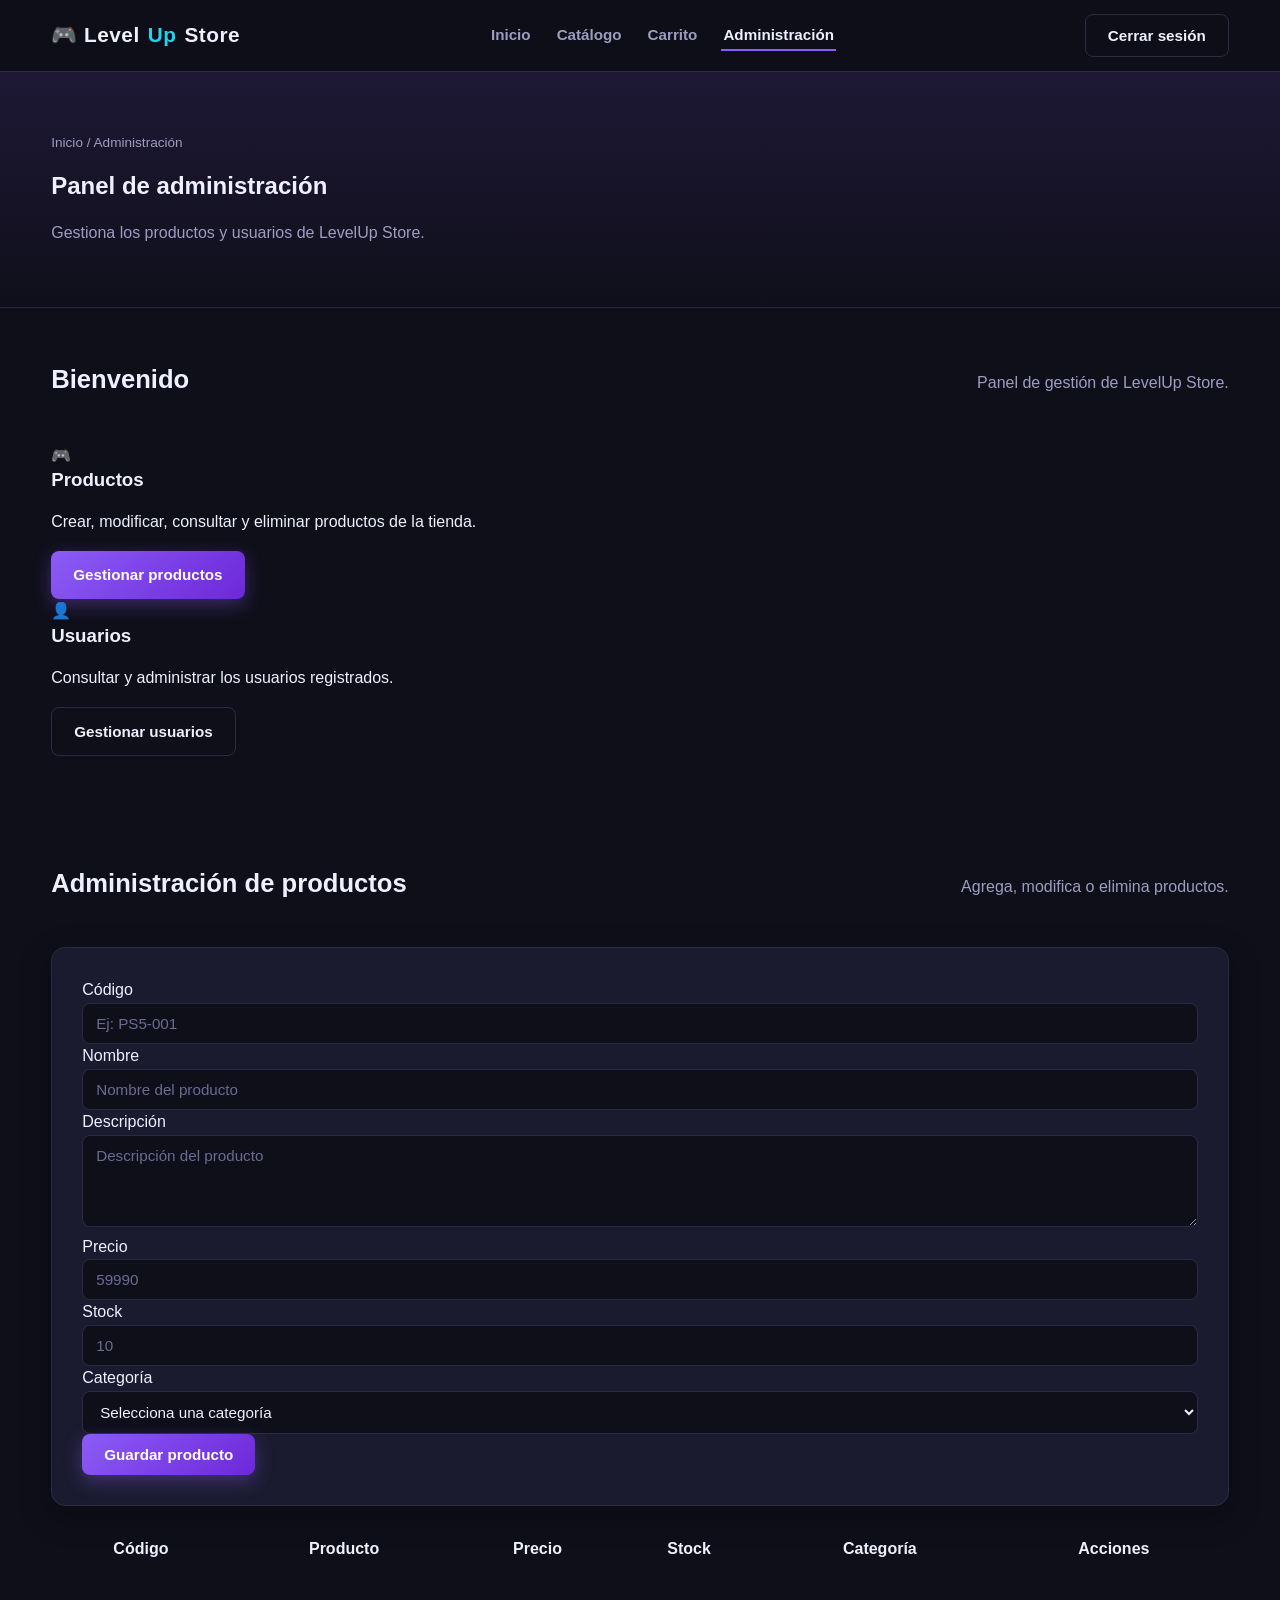
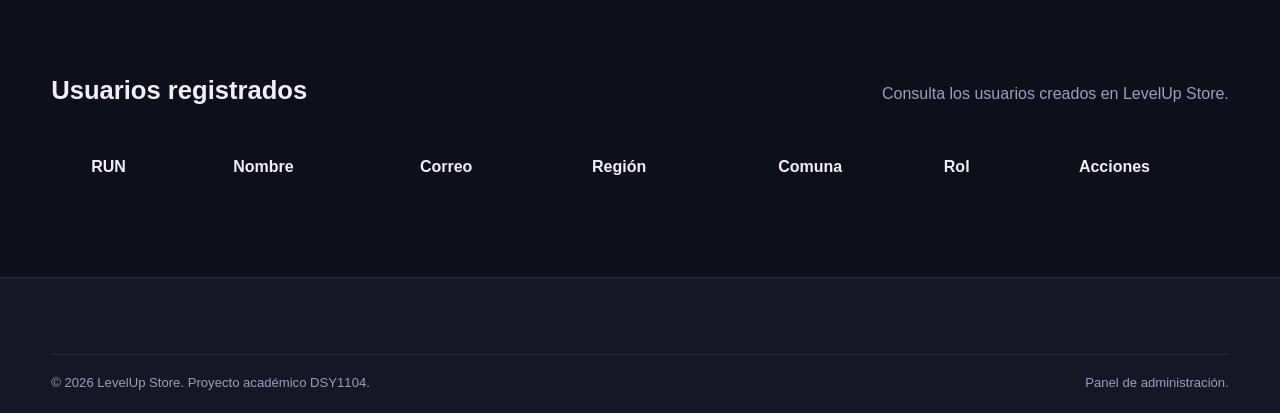
==== levelup-store/admin.html @ ec03c4e4 "Crear panel de administracion" ====
<!DOCTYPE html>
<html lang="es">

<head>
    <meta charset="UTF-8">
    <meta name="viewport" content="width=device-width, initial-scale=1.0">
    <title>Administración | LevelUp Store</title>
    <meta
        name="description"
        content="Panel de administración de LevelUp Store.">
    <link rel="stylesheet" href="assets/css/styles.css">
</head>

<body>

    <a class="skip-link" href="#contenido">
        Saltar al contenido principal
    </a>

    <header class="site-header">
        <div class="contenedor navbar">

            <a href="index.html" class="logo">
                🎮 Level<span class="acento">Up</span> Store
            </a>

            <button
                id="botonMenu"
                class="menu-toggle"
                aria-label="Abrir menú de navegación"
                aria-expanded="false"
                aria-controls="navLinks">
                ☰
            </button>

            <ul id="navLinks" class="nav-links">
                <li>
                    <a href="index.html">Inicio</a>
                </li>

                <li>
                    <a href="catalogo.html">Catálogo</a>
                </li>

                <li>
                    <a href="carrito.html">Carrito</a>
                </li>

                <li>
                    <a href="admin.html" class="activo">
                        Administración
                    </a>
                </li>
            </ul>

            <div class="nav-acciones">
                <button
                    id="btnCerrarSesion"
                    class="btn btn-secundario"
                    type="button">
                    Cerrar sesión
                </button>
            </div>

        </div>
    </header>

    <main id="contenido">

        <section class="page-hero">
            <div class="contenedor">

                <p class="migas">
                    <a href="index.html">Inicio</a>
                    / Administración
                </p>

                <h1>Panel de administración</h1>

                <p>
                    Gestiona los productos y usuarios de LevelUp Store.
                </p>

            </div>
        </section>

        <section class="seccion">
            <div class="contenedor">

                <div class="seccion-titulo">
                    <h2>Bienvenido</h2>

                    <p id="adminBienvenida">
                        Panel de gestión de LevelUp Store.
                    </p>
                </div>

                <div class="beneficios-grid">

                    <article class="beneficio">
                        <div class="beneficio-icono">
                            🎮
                        </div>

                        <h3>Productos</h3>

                        <p>
                            Crear, modificar, consultar y eliminar
                            productos de la tienda.
                        </p>

                        <a
                            href="#productos"
                            class="btn btn-primario">
                            Gestionar productos
                        </a>
                    </article>

                    <article class="beneficio">
                        <div class="beneficio-icono">
                            👤
                        </div>

                        <h3>Usuarios</h3>

                        <p>
                            Consultar y administrar los usuarios
                            registrados.
                        </p>

                        <a
                            href="#usuarios"
                            class="btn btn-secundario">
                            Gestionar usuarios
                        </a>
                    </article>

                </div>

            </div>
        </section>

        <section
            id="productos"
            class="seccion">

            <div class="contenedor">

                <div class="seccion-titulo">
                    <h2>Administración de productos</h2>

                    <p>
                        Agrega, modifica o elimina productos.
                    </p>
                </div>

                <div class="tarjeta-form">

                    <form
                        id="formProducto"
                        novalidate>

                        <input
                            type="hidden"
                            id="productoIndice">

                        <div class="campo">
                            <label for="productoCodigo">
                                Código
                            </label>

                            <input
                                type="text"
                                id="productoCodigo"
                                maxlength="20"
                                placeholder="Ej: PS5-001">

                            <small
                                id="errorProductoCodigo"
                                class="mensaje-error">
                            </small>
                        </div>

                        <div class="campo">
                            <label for="productoNombre">
                                Nombre
                            </label>

                            <input
                                type="text"
                                id="productoNombre"
                                maxlength="100"
                                placeholder="Nombre del producto">

                            <small
                                id="errorProductoNombre"
                                class="mensaje-error">
                            </small>
                        </div>

                        <div class="campo">
                            <label for="productoDescripcion">
                                Descripción
                            </label>

                            <textarea
                                id="productoDescripcion"
                                maxlength="500"
                                rows="4"
                                placeholder="Descripción del producto"></textarea>
                        </div>

                        <div class="campo">
                            <label for="productoPrecio">
                                Precio
                            </label>

                            <input
                                type="number"
                                id="productoPrecio"
                                min="0"
                                step="1"
                                placeholder="59990">

                            <small
                                id="errorProductoPrecio"
                                class="mensaje-error">
                            </small>
                        </div>

                        <div class="campo">
                            <label for="productoStock">
                                Stock
                            </label>

                            <input
                                type="number"
                                id="productoStock"
                                min="0"
                                step="1"
                                placeholder="10">

                            <small
                                id="errorProductoStock"
                                class="mensaje-error">
                            </small>
                        </div>

                        <div class="campo">
                            <label for="productoCategoria">
                                Categoría
                            </label>

                            <select id="productoCategoria">
                                <option value="">
                                    Selecciona una categoría
                                </option>

                                <option value="PS5">
                                    PS5
                                </option>

                                <option value="PC">
                                    PC
                                </option>

                                <option value="Accesorios">
                                    Accesorios
                                </option>
                            </select>
                        </div>

                        <div
                            id="mensajeProducto"
                            aria-live="polite">
                        </div>

                        <button
                            type="submit"
                            class="btn btn-primario">
                            Guardar producto
                        </button>

                        <button
                            type="button"
                            id="btnCancelarProducto"
                            class="btn btn-secundario"
                            style="display:none;">
                            Cancelar edición
                        </button>

                    </form>

                </div>

                <div
                    style="overflow-x:auto; margin-top:30px;">

                    <table
                        style="width:100%; border-collapse:collapse;">

                        <thead>
                            <tr>
                                <th>Código</th>
                                <th>Producto</th>
                                <th>Precio</th>
                                <th>Stock</th>
                                <th>Categoría</th>
                                <th>Acciones</th>
                            </tr>
                        </thead>

                        <tbody id="tablaProductos">
                        </tbody>

                    </table>

                </div>

            </div>

        </section>

        <section
            id="usuarios"
            class="seccion">

            <div class="contenedor">

                <div class="seccion-titulo">
                    <h2>Usuarios registrados</h2>

                    <p>
                        Consulta los usuarios creados en LevelUp Store.
                    </p>
                </div>

                <div style="overflow-x:auto;">

                    <table
                        style="width:100%; border-collapse:collapse;">

                        <thead>
                            <tr>
                                <th>RUN</th>
                                <th>Nombre</th>
                                <th>Correo</th>
                                <th>Región</th>
                                <th>Comuna</th>
                                <th>Rol</th>
                                <th>Acciones</th>
                            </tr>
                        </thead>

                        <tbody id="tablaUsuarios">
                        </tbody>

                    </table>

                </div>

            </div>

        </section>

    </main>

    <footer class="site-footer">

        <div class="contenedor footer-legal">

            <span>
                © <span id="anioActual">2026</span>
                LevelUp Store.
                Proyecto académico DSY1104.
            </span>

            <span>
                Panel de administración.
            </span>

        </div>

    </footer>

    <script src="assets/js/main.js"></script>
    <script src="assets/js/admin.js"></script>

</body>

</html>
---- levelup-store/assets/css/styles.css ----
/* =========================================================================
   LEVELUP STORE — HOJA DE ESTILOS EXTERNA PERSONALIZADA
   Se enlaza desde TODAS las páginas HTML del sitio para garantizar una
   apariencia visual consistente (Requisito 1.d de la Evaluación Parcial 1).
   No depende de ningún framework externo (Bootstrap, Tailwind, etc.):
   100% CSS propio, para que el sitio funcione también sin conexión a
   internet durante la presentación.
   ========================================================================= */

/* -------------------------------------------------------------------------
   1. VARIABLES GLOBALES (Design Tokens)
   ------------------------------------------------------------------------- */
:root {
    --bg: #0f0f1a;
    --bg-alt: #161625;
    --bg-card: #1b1b2f;
    --borde: #2a2a45;

    --texto: #eef0ff;
    --texto-muted: #9d9dc2;

    --primario: #8b5cf6;
    --primario-oscuro: #6d28d9;
    --secundario: #22d3ee;
    --exito: #22c55e;
    --peligro: #f43f5e;
    --advertencia: #f59e0b;

    --ps5: #2f6fed;
    --pc: #22c55e;

    --radius: 14px;
    --radius-sm: 8px;
    --sombra: 0 10px 30px rgba(0, 0, 0, 0.35);
    --transicion: 0.2s ease-in-out;

    --fuente: "Segoe UI", Roboto, "Helvetica Neue", Arial, sans-serif;
}

/* -------------------------------------------------------------------------
   2. RESET Y BASE
   ------------------------------------------------------------------------- */
* {
    box-sizing: border-box;
}

html {
    scroll-behavior: smooth;
}

body {
    margin: 0;
    font-family: var(--fuente);
    background-color: var(--bg);
    color: var(--texto);
    line-height: 1.55;
}

img, svg, video {
    max-width: 100%;
    display: block;
}

a {
    color: var(--secundario);
    text-decoration: none;
}

a:hover {
    text-decoration: underline;
}

h1, h2, h3, h4 {
    line-height: 1.25;
    margin-top: 0;
}

.contenedor {
    width: 92%;
    max-width: 1180px;
    margin: 0 auto;
}

.skip-link {
    position: absolute;
    left: -999px;
    top: 0;
    background: var(--secundario);
    color: #05121a;
    padding: 8px 14px;
    border-radius: var(--radius-sm);
    z-index: 999;
}

.skip-link:focus {
    left: 10px;
    top: 10px;
}

.oculto-visualmente {
    position: absolute;
    width: 1px;
    height: 1px;
    overflow: hidden;
    clip: rect(0 0 0 0);
}

/* -------------------------------------------------------------------------
   3. ENCABEZADO / NAVEGACIÓN (header + nav, en todas las páginas)
   ------------------------------------------------------------------------- */
.site-header {
    position: sticky;
    top: 0;
    z-index: 50;
    background: rgba(15, 15, 26, 0.92);
    backdrop-filter: blur(6px);
    border-bottom: 1px solid var(--borde);
}

.navbar {
    display: flex;
    align-items: center;
    justify-content: space-between;
    padding: 14px 0;
}

.logo {
    display: flex;
    align-items: center;
    gap: 8px;
    font-size: 1.3rem;
    font-weight: 800;
    color: var(--texto);
    letter-spacing: 0.5px;
}

.logo span.acento {
    color: var(--secundario);
}

.nav-links {
    display: flex;
    align-items: center;
    gap: 22px;
    list-style: none;
    margin: 0;
    padding: 0;
}

.nav-links a {
    color: var(--texto-muted);
    font-weight: 600;
    font-size: 0.95rem;
    padding: 6px 2px;
    border-bottom: 2px solid transparent;
}

.nav-links a:hover,
.nav-links a.activo {
    color: var(--texto);
    text-decoration: none;
    border-bottom-color: var(--primario);
}

.nav-acciones {
    display: flex;
    align-items: center;
    gap: 14px;
}

.carrito-link {
    position: relative;
    display: inline-flex;
    align-items: center;
    gap: 6px;
    color: var(--texto);
    font-weight: 700;
}

.carrito-badge {
    background: var(--peligro);
    color: white;
    font-size: 0.7rem;
    font-weight: 800;
    padding: 1px 6px;
    border-radius: 999px;
    min-width: 18px;
    text-align: center;
}

.menu-toggle {
    display: none;
    background: none;
    border: 1px solid var(--borde);
    border-radius: var(--radius-sm);
    color: var(--texto);
    font-size: 1.3rem;
    padding: 4px 10px;
    cursor: pointer;
}

@media (max-width: 860px) {
    .menu-toggle {
        display: inline-flex;
    }

    .nav-links {
        position: absolute;
        top: 100%;
        left: 0;
        right: 0;
        background: var(--bg-alt);
        border-bottom: 1px solid var(--borde);
        flex-direction: column;
        align-items: flex-start;
        gap: 4px;
        padding: 10px 5%;
        display: none;
    }

    .nav-links.abierto {
        display: flex;
    }

    .nav-links a {
        width: 100%;
        padding: 10px 0;
        border-bottom: 1px solid var(--borde);
    }
}

/* -------------------------------------------------------------------------
   4. BOTONES Y BADGES
   ------------------------------------------------------------------------- */
.btn {
    display: inline-flex;
    align-items: center;
    justify-content: center;
    gap: 8px;
    padding: 12px 22px;
    border: none;
    border-radius: var(--radius-sm);
    font-weight: 700;
    font-size: 0.95rem;
    cursor: pointer;
    transition: transform var(--transicion), box-shadow var(--transicion), background var(--transicion);
    text-decoration: none;
}

.btn:active {
    transform: scale(0.97);
}

.btn-primario {
    background: linear-gradient(135deg, var(--primario), var(--primario-oscuro));
    color: white;
    box-shadow: 0 6px 18px rgba(139, 92, 246, 0.35);
}

.btn-primario:hover {
    box-shadow: 0 8px 22px rgba(139, 92, 246, 0.5);
}

.btn-secundario {
    background: transparent;
    color: var(--texto);
    border: 1px solid var(--borde);
}

.btn-secundario:hover {
    border-color: var(--secundario);
    color: var(--secundario);
}

.btn-exito {
    background: var(--exito);
    color: #06210f;
}

.btn-whatsapp {
    background: #22c55e;
    color: #06210f;
}

.btn-ancho {
    width: 100%;
}

.btn:disabled {
    opacity: 0.6;
    cursor: not-allowed;
}

.badge {
    display: inline-block;
    padding: 3px 10px;
    border-radius: 999px;
    font-size: 0.72rem;
    font-weight: 800;
    letter-spacing: 0.5px;
}

.badge-ps5 {
    background: rgba(47, 111, 237, 0.18);
    color: #7fa8ff;
    border: 1px solid rgba(47, 111, 237, 0.5);
}

.badge-pc {
    background: rgba(34, 197, 94, 0.15);
    color: #6ee7a0;
    border: 1px solid rgba(34, 197, 94, 0.5);
}

.badge-oferta {
    background: rgba(244, 63, 94, 0.18);
    color: #ff8fa3;
    border: 1px solid rgba(244, 63, 94, 0.5);
}

/* -------------------------------------------------------------------------
   5. HERO / SECCIONES DE INTRODUCCIÓN
   ------------------------------------------------------------------------- */
.hero {
    padding: 70px 0 50px;
    background: radial-gradient(circle at 20% 20%, rgba(139, 92, 246, 0.25), transparent 45%),
                radial-gradient(circle at 85% 10%, rgba(34, 211, 238, 0.18), transparent 40%);
    border-bottom: 1px solid var(--borde);
}

.hero-grid {
    display: grid;
    grid-template-columns: 1.1fr 0.9fr;
    gap: 40px;
    align-items: center;
}

.hero h1 {
    font-size: clamp(1.9rem, 4vw, 2.9rem);
    margin-bottom: 14px;
}

.hero p.subtitulo {
    color: var(--texto-muted);
    font-size: 1.05rem;
    max-width: 46ch;
    margin-bottom: 24px;
}

.hero-acciones {
    display: flex;
    gap: 14px;
    flex-wrap: wrap;
}

.hero-visual {
    background: var(--bg-card);
    border: 1px solid var(--borde);
    border-radius: var(--radius);
    padding: 22px;
    box-shadow: var(--sombra);
}

@media (max-width: 860px) {
    .hero-grid {
        grid-template-columns: 1fr;
    }
}

.page-hero {
    padding: 46px 0;
    border-bottom: 1px solid var(--borde);
    background: linear-gradient(180deg, rgba(139, 92, 246, 0.12), transparent);
}

.page-hero p {
    color: var(--texto-muted);
    max-width: 60ch;
}

/* -------------------------------------------------------------------------
   6. SECCIONES GENERALES
   ------------------------------------------------------------------------- */
.seccion {
    padding: 56px 0;
}

.seccion-titulo {
    display: flex;
    align-items: baseline;
    justify-content: space-between;
    gap: 12px;
    margin-bottom: 26px;
    flex-wrap: wrap;
}

.seccion-titulo h2 {
    font-size: 1.6rem;
}

.seccion-titulo p {
    color: var(--texto-muted);
    margin: 4px 0 0;
}

.franja-alterna {
    background: var(--bg-alt);
    border-top: 1px solid var(--borde);
    border-bottom: 1px solid var(--borde);
}

/* -------------------------------------------------------------------------
   7. GRILLA DE PRODUCTOS (articles de juegos)
   ------------------------------------------------------------------------- */
.grilla-juegos {
    display: grid;
    grid-template-columns: repeat(auto-fill, minmax(240px, 1fr));
    gap: 22px;
}

.tarjeta-juego {
    background: var(--bg-card);
    border: 1px solid var(--borde);
    border-radius: var(--radius);
    overflow: hidden;
    display: flex;
    flex-direction: column;
    transition: transform var(--transicion), border-color var(--transicion);
}

.tarjeta-juego:hover {
    transform: translateY(-4px);
    border-color: var(--primario);
}

.portada {
    height: 150px;
    display: flex;
    align-items: center;
    justify-content: center;
    font-size: 2.4rem;
    color: rgba(255, 255, 255, 0.85);
    position: relative;
    overflow: hidden; /* recorta cualquier cosa que se salga del cuadro (incluida la imagen) */
}

/* Imagen de portada del juego: llena todo el cuadro sin deformarse */
.portada img {
    position: absolute;
    inset: 0;
    width: 100%;
    height: 100%;
    object-fit: cover; /* recorta lo que sobra, en vez de estirar la imagen */
    z-index: 0;
}

.portada span.icono {
    filter: drop-shadow(0 4px 8px rgba(0, 0, 0, 0.4));
    position: relative;
    z-index: 1; /* queda por encima de la imagen, como respaldo si no hay foto */
}

.portada .etiquetas {
    position: absolute;
    top: 10px;
    left: 10px;
    display: flex;
    gap: 6px;
    z-index: 2; /* los badges PS5/PC siempre quedan visibles sobre la imagen */
}

.tarjeta-juego .cuerpo {
    padding: 16px;
    display: flex;
    flex-direction: column;
    gap: 8px;
    flex: 1;
}

.tarjeta-juego h3 {
    font-size: 1.05rem;
    margin: 0;
}

.tarjeta-juego .genero {
    color: var(--texto-muted);
    font-size: 0.85rem;
}

.tarjeta-juego .precio {
    margin-top: auto;
    display: flex;
    align-items: baseline;
    gap: 8px;
}

.precio .actual {
    font-size: 1.15rem;
    font-weight: 800;
    color: var(--secundario);
}

.precio .anterior {
    font-size: 0.85rem;
    color: var(--texto-muted);
    text-decoration: line-through;
}

.tarjeta-juego .cuerpo .acciones {
    display: flex;
    gap: 8px;
    margin-top: 6px;
}

.tarjeta-juego .acciones .btn {
    flex: 1;
    padding: 9px 10px;
    font-size: 0.85rem;
}

/* Gradientes distintos por género para diferenciar portadas sin usar
   imágenes con derechos de autor de terceros */
.tema-accion   { background: linear-gradient(135deg, #7c3aed, #312e81); }
.tema-mundo    { background: linear-gradient(135deg, #0891b2, #164e63); }
.tema-carreras { background: linear-gradient(135deg, #ea580c, #7c2d12); }
.tema-rol      { background: linear-gradient(135deg, #dc2626, #450a0a); }
.tema-deporte  { background: linear-gradient(135deg, #16a34a, #052e16); }
.tema-mundo2   { background: linear-gradient(135deg, #4338ca, #1e1b4b); }
.tema-sandbox  { background: linear-gradient(135deg, #ca8a04, #422006); }

/* -------------------------------------------------------------------------
   8. FILTROS DE CATÁLOGO
   ------------------------------------------------------------------------- */
.filtros {
    display: flex;
    gap: 10px;
    flex-wrap: wrap;
    margin-bottom: 26px;
}

.filtro-btn {
    background: var(--bg-card);
    border: 1px solid var(--borde);
    color: var(--texto-muted);
    padding: 9px 16px;
    border-radius: 999px;
    font-weight: 700;
    font-size: 0.85rem;
    cursor: pointer;
    transition: all var(--transicion);
}

.filtro-btn:hover {
    color: var(--texto);
}

.filtro-btn[aria-pressed="true"] {
    background: var(--primario);
    color: white;
    border-color: var(--primario);
}

.buscador {
    display: flex;
    gap: 10px;
    margin-bottom: 22px;
}

.buscador input {
    flex: 1;
}

.sin-resultados {
    text-align: center;
    color: var(--texto-muted);
    padding: 40px 0;
    display: none;
}

/* -------------------------------------------------------------------------
   9. FORMULARIOS
   ------------------------------------------------------------------------- */
.tarjeta-form {
    background: var(--bg-card);
    border: 1px solid var(--borde);
    border-radius: var(--radius);
    padding: 30px;
    box-shadow: var(--sombra);
}

.form-ancho-medio {
    max-width: 560px;
    margin: 0 auto;
}

.grupo-campo {
    margin-bottom: 20px;
}

.grupo-campo label {
    display: block;
    font-weight: 700;
    margin-bottom: 6px;
    font-size: 0.92rem;
}

.grupo-campo .ayuda {
    color: var(--texto-muted);
    font-size: 0.8rem;
    margin-top: 4px;
}

.grupo-campo .requerido {
    color: var(--peligro);
}

input,
select,
textarea {
    width: 100%;
    padding: 11px 13px;
    border-radius: var(--radius-sm);
    border: 1px solid var(--borde);
    background: var(--bg);
    color: var(--texto);
    font-size: 0.95rem;
    font-family: inherit;
}

input::placeholder,
textarea::placeholder {
    color: #6b6b93;
}

input:focus,
select:focus,
textarea:focus {
    outline: none;
    border-color: var(--secundario);
    box-shadow: 0 0 0 3px rgba(34, 211, 238, 0.18);
}

input[type="checkbox"],
input[type="radio"] {
    width: auto;
    accent-color: var(--primario);
}

input[type="range"] {
    padding: 0;
    accent-color: var(--primario);
}

input[type="color"] {
    height: 46px;
    padding: 4px;
}

/* Estados de validación (equivalentes propios a is-valid / is-invalid) */
.campo-invalido {
    border-color: var(--peligro) !important;
    box-shadow: 0 0 0 3px rgba(244, 63, 94, 0.15) !important;
}

.campo-valido {
    border-color: var(--exito) !important;
    box-shadow: 0 0 0 3px rgba(34, 197, 94, 0.15) !important;
}

.mensaje-error {
    color: #ff8095;
    font-size: 0.82rem;
    margin-top: 6px;
    min-height: 1.1em;
}

.mensaje-ok {
    color: #6ee7a0;
    font-size: 0.82rem;
    margin-top: 6px;
    min-height: 1.1em;
}

.opciones-inline {
    display: flex;
    gap: 18px;
    flex-wrap: wrap;
}

.opciones-inline label {
    display: flex;
    align-items: center;
    gap: 6px;
    font-weight: 500;
}

.check-linea {
    display: flex;
    align-items: flex-start;
    gap: 10px;
}

.check-linea label {
    font-weight: 500;
}

.medidor-fuerza {
    height: 6px;
    border-radius: 999px;
    background: var(--borde);
    margin-top: 8px;
    overflow: hidden;
}

.medidor-fuerza span {
    display: block;
    height: 100%;
    width: 0%;
    background: var(--peligro);
    transition: width var(--transicion), background var(--transicion);
}

.form-fila {
    display: grid;
    grid-template-columns: 1fr 1fr;
    gap: 16px;
}

@media (max-width: 600px) {
    .form-fila {
        grid-template-columns: 1fr;
    }
}

.mensaje-resultado {
    margin-top: 18px;
    padding: 14px 16px;
    border-radius: var(--radius-sm);
    font-weight: 600;
    display: none;
}

.mensaje-resultado.exito {
    display: block;
    background: rgba(34, 197, 94, 0.15);
    border: 1px solid rgba(34, 197, 94, 0.4);
    color: #6ee7a0;
}

.mensaje-resultado.error {
    display: block;
    background: rgba(244, 63, 94, 0.15);
    border: 1px solid rgba(244, 63, 94, 0.4);
    color: #ff8fa3;
}

/* -------------------------------------------------------------------------
   10. PRODUCTO / VIDEO EMBEBIDO
   ------------------------------------------------------------------------- */
.detalle-producto {
    display: grid;
    grid-template-columns: 1fr 1fr;
    gap: 40px;
    align-items: start;
}

@media (max-width: 900px) {
    .detalle-producto {
        grid-template-columns: 1fr;
    }
}

.video-envoltura {
    background: #000;
    border-radius: var(--radius);
    overflow: hidden;
    border: 1px solid var(--borde);
}

.video-envoltura video {
    width: 100%;
    display: block;
}

.lista-especificaciones {
    list-style: none;
    padding: 0;
    margin: 18px 0;
}

.lista-especificaciones li {
    display: flex;
    justify-content: space-between;
    padding: 10px 0;
    border-bottom: 1px solid var(--borde);
    color: var(--texto-muted);
}

.lista-especificaciones li strong {
    color: var(--texto);
}

/* -------------------------------------------------------------------------
   11. ASISTENTE IA Y WHATSAPP (contacto.html)
   ------------------------------------------------------------------------- */
.panel-ia {
    background: var(--bg-card);
    border: 1px solid var(--borde);
    border-radius: var(--radius);
    padding: 26px;
}

.aviso {
    background: rgba(245, 158, 11, 0.12);
    border: 1px solid rgba(245, 158, 11, 0.4);
    color: #ffd48a;
    padding: 12px 14px;
    border-radius: var(--radius-sm);
    font-size: 0.85rem;
    margin-bottom: 16px;
}

.respuesta-ia {
    margin-top: 16px;
    padding: 14px 16px;
    border-radius: var(--radius-sm);
    background: rgba(34, 211, 238, 0.1);
    border: 1px solid rgba(34, 211, 238, 0.35);
    display: none;
    white-space: pre-wrap;
}

.cargando-ia {
    margin-top: 14px;
    color: var(--texto-muted);
    display: none;
}

.tarjeta-whatsapp {
    text-align: center;
    padding: 34px 20px;
}

/* -------------------------------------------------------------------------
   12. PIE DE PÁGINA (footer, en todas las páginas)
   ------------------------------------------------------------------------- */
.site-footer {
    background: var(--bg-alt);
    border-top: 1px solid var(--borde);
    padding: 46px 0 20px;
    margin-top: 40px;
}

.footer-grid {
    display: grid;
    grid-template-columns: 1.4fr 1fr 1fr 1fr;
    gap: 30px;
}

@media (max-width: 860px) {
    .footer-grid {
        grid-template-columns: 1fr 1fr;
    }
}

@media (max-width: 560px) {
    .footer-grid {
        grid-template-columns: 1fr;
    }
}

.footer-grid h4 {
    font-size: 0.95rem;
    margin-bottom: 12px;
    color: var(--texto);
}

.footer-grid ul {
    list-style: none;
    padding: 0;
    margin: 0;
    display: flex;
    flex-direction: column;
    gap: 8px;
}

.footer-grid ul a {
    color: var(--texto-muted);
    font-size: 0.9rem;
}

.footer-grid ul a:hover {
    color: var(--secundario);
}

.footer-marca p {
    color: var(--texto-muted);
    font-size: 0.9rem;
    max-width: 32ch;
}

.footer-social {
    display: flex;
    gap: 10px;
    margin-top: 10px;
}

.footer-social a {
    border: 1px solid var(--borde);
    border-radius: 50%;
    width: 34px;
    height: 34px;
    display: flex;
    align-items: center;
    justify-content: center;
    color: var(--texto-muted);
}

.footer-legal {
    border-top: 1px solid var(--borde);
    margin-top: 30px;
    padding-top: 18px;
    display: flex;
    justify-content: space-between;
    flex-wrap: wrap;
    gap: 10px;
    color: var(--texto-muted);
    font-size: 0.82rem;
}

/* -------------------------------------------------------------------------
   13. MIGAS DE PAN / UTILIDADES
   ------------------------------------------------------------------------- */
.migas {
    color: var(--texto-muted);
    font-size: 0.85rem;
    margin-bottom: 18px;
}

.migas a {
    color: var(--texto-muted);
}

.toast {
    position: fixed;
    bottom: 20px;
    right: 20px;
    background: var(--bg-card);
    border: 1px solid var(--exito);
    color: var(--texto);
    padding: 14px 18px;
    border-radius: var(--radius-sm);
    box-shadow: var(--sombra);
    transform: translateY(20px);
    opacity: 0;
    pointer-events: none;
    transition: all 0.25s ease;
    z-index: 200;
}

.toast.visible {
    transform: translateY(0);
    opacity: 1;
}

.tabla-carrito {
    width: 100%;
    border-collapse: collapse;
    margin-bottom: 20px;
}

.tabla-carrito th,
.tabla-carrito td {
    text-align: left;
    padding: 12px 8px;
    border-bottom: 1px solid var(--borde);
    font-size: 0.9rem;
}

.tabla-carrito th {
    color: var(--texto-muted);
    font-weight: 700;
}

.resumen-pedido {
    background: var(--bg-card);
    border: 1px solid var(--borde);
    border-radius: var(--radius);
    padding: 22px;
}

.resumen-pedido dl {
    display: flex;
    justify-content: space-between;
    margin: 8px 0;
    color: var(--texto-muted);
}

.resumen-pedido dl.total {
    color: var(--texto);
    font-weight: 800;
    font-size: 1.1rem;
    border-top: 1px solid var(--borde);
    padding-top: 12px;
    margin-top: 12px;
}
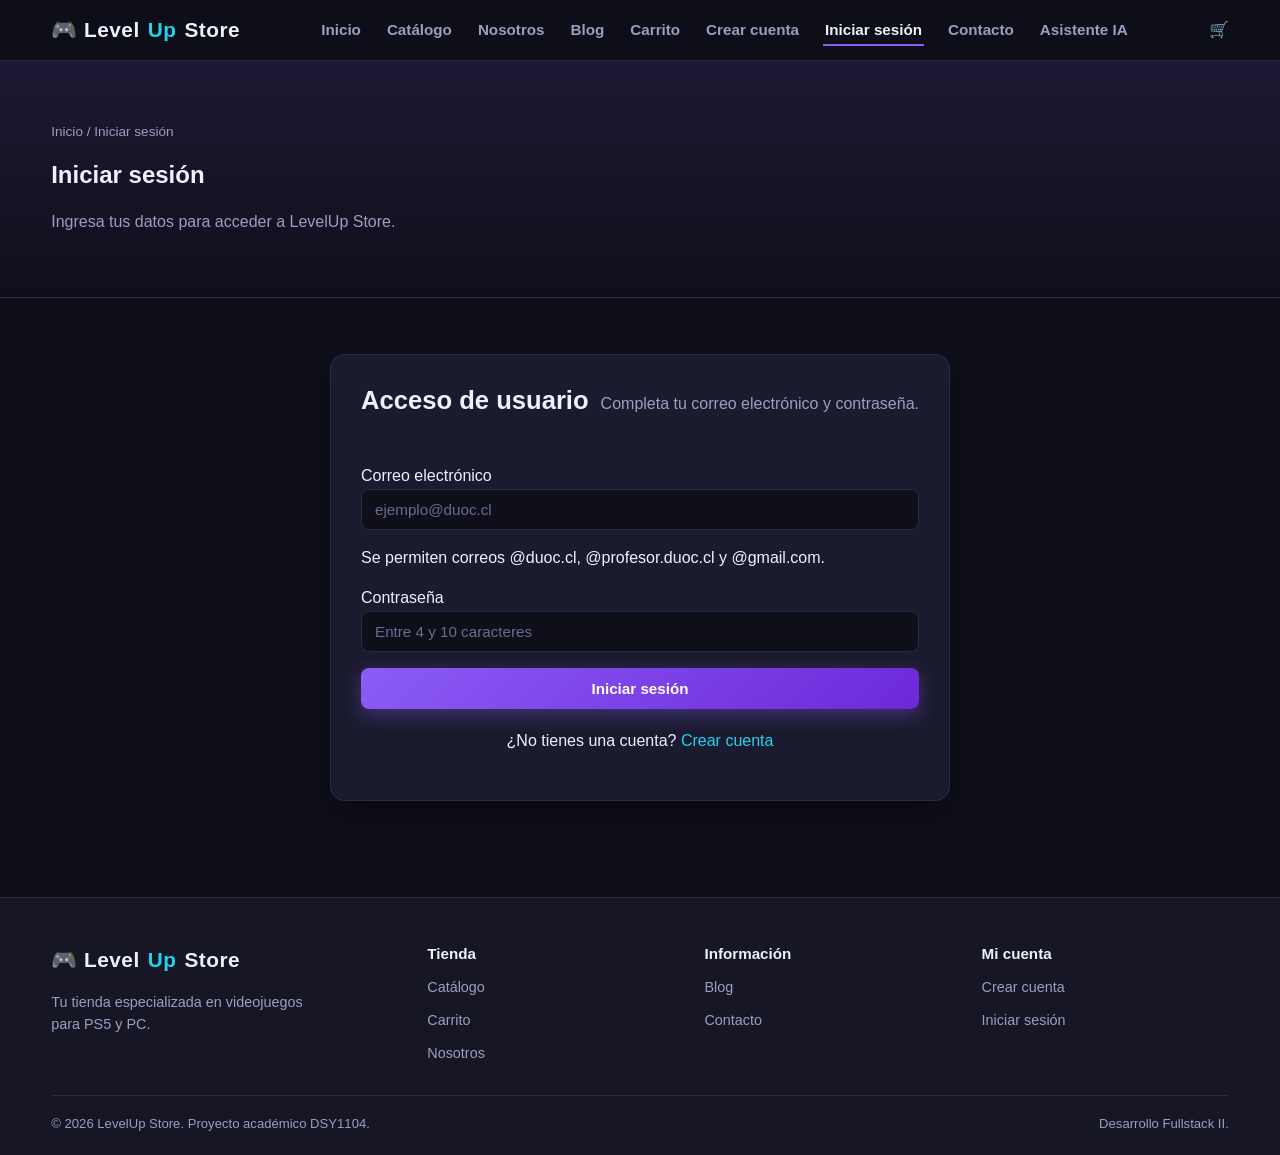
==== commit 6876ca33: "Actualizar panel de administracion" ====
--- a/levelup-store/admin.html
+++ b/levelup-store/admin.html
@@ -4,10 +4,13 @@
 <head>
     <meta charset="UTF-8">
     <meta name="viewport" content="width=device-width, initial-scale=1.0">
+
     <title>Administración | LevelUp Store</title>
+
     <meta
         name="description"
-        content="Panel de administración de LevelUp Store.">
+        content="Panel de administración de productos y usuarios de LevelUp Store.">
+
     <link rel="stylesheet" href="assets/css/styles.css">
 </head>
 
@@ -18,6 +21,7 @@
     </a>
 
     <header class="site-header">
+
         <div class="contenedor navbar">
 
             <a href="index.html" class="logo">
@@ -34,40 +38,61 @@
             </button>
 
             <ul id="navLinks" class="nav-links">
+
                 <li>
-                    <a href="index.html">Inicio</a>
+                    <a href="index.html">
+                        Inicio
+                    </a>
                 </li>
 
                 <li>
-                    <a href="catalogo.html">Catálogo</a>
+                    <a href="catalogo.html">
+                        Catálogo
+                    </a>
                 </li>
 
                 <li>
-                    <a href="carrito.html">Carrito</a>
+                    <a href="carrito.html">
+                        Carrito
+                    </a>
                 </li>
 
                 <li>
-                    <a href="admin.html" class="activo">
+                    <a href="asistente.html">
+                        Asistente IA
+                    </a>
+                </li>
+
+                <li>
+                    <a
+                        href="admin.html"
+                        class="activo"
+                        aria-current="page">
                         Administración
                     </a>
                 </li>
+
             </ul>
 
             <div class="nav-acciones">
+
                 <button
                     id="btnCerrarSesion"
                     class="btn btn-secundario"
                     type="button">
                     Cerrar sesión
                 </button>
+
             </div>
 
         </div>
+
     </header>
 
     <main id="contenido">
 
         <section class="page-hero">
+
             <div class="contenedor">
 
                 <p class="migas">
@@ -75,34 +100,45 @@
                     / Administración
                 </p>
 
-                <h1>Panel de administración</h1>
+                <h1>
+                    Panel de administración
+                </h1>
 
                 <p>
                     Gestiona los productos y usuarios de LevelUp Store.
                 </p>
 
             </div>
+
         </section>
 
         <section class="seccion">
+
             <div class="contenedor">
 
                 <div class="seccion-titulo">
-                    <h2>Bienvenido</h2>
+
+                    <h2>
+                        Bienvenido
+                    </h2>
 
                     <p id="adminBienvenida">
                         Panel de gestión de LevelUp Store.
                     </p>
+
                 </div>
 
                 <div class="beneficios-grid">
 
                     <article class="beneficio">
+
                         <div class="beneficio-icono">
                             🎮
                         </div>
 
-                        <h3>Productos</h3>
+                        <h3>
+                            Productos
+                        </h3>
 
                         <p>
                             Crear, modificar, consultar y eliminar
@@ -114,18 +150,22 @@
                             class="btn btn-primario">
                             Gestionar productos
                         </a>
+
                     </article>
 
                     <article class="beneficio">
+
                         <div class="beneficio-icono">
                             👤
                         </div>
 
-                        <h3>Usuarios</h3>
+                        <h3>
+                            Usuarios
+                        </h3>
 
                         <p>
                             Consultar y administrar los usuarios
-                            registrados.
+                            registrados en LevelUp Store.
                         </p>
 
                         <a
@@ -133,11 +173,13 @@
                             class="btn btn-secundario">
                             Gestionar usuarios
                         </a>
+
                     </article>
 
                 </div>
 
             </div>
+
         </section>
 
         <section
@@ -147,11 +189,15 @@
             <div class="contenedor">
 
                 <div class="seccion-titulo">
-                    <h2>Administración de productos</h2>
+
+                    <h2>
+                        Administración de productos
+                    </h2>
 
                     <p>
-                        Agrega, modifica o elimina productos.
+                        Agrega, modifica o elimina productos del catálogo.
                     </p>
+
                 </div>
 
                 <div class="tarjeta-form">
@@ -165,40 +211,53 @@
                             id="productoIndice">
 
                         <div class="campo">
+
                             <label for="productoCodigo">
                                 Código
+                                <span class="requerido">*</span>
                             </label>
 
                             <input
                                 type="text"
                                 id="productoCodigo"
                                 maxlength="20"
-                                placeholder="Ej: PS5-001">
+                                placeholder="Ej: PS5-001"
+                                autocomplete="off"
+                                aria-describedby="errorProductoCodigo">
 
                             <small
                                 id="errorProductoCodigo"
-                                class="mensaje-error">
+                                class="mensaje-error"
+                                aria-live="polite">
                             </small>
+
                         </div>
 
                         <div class="campo">
+
                             <label for="productoNombre">
                                 Nombre
+                                <span class="requerido">*</span>
                             </label>
 
                             <input
                                 type="text"
                                 id="productoNombre"
                                 maxlength="100"
-                                placeholder="Nombre del producto">
+                                placeholder="Nombre del producto"
+                                autocomplete="off"
+                                aria-describedby="errorProductoNombre">
 
                             <small
                                 id="errorProductoNombre"
-                                class="mensaje-error">
+                                class="mensaje-error"
+                                aria-live="polite">
                             </small>
+
                         </div>
 
                         <div class="campo">
+
                             <label for="productoDescripcion">
                                 Descripción
                             </label>
@@ -208,11 +267,14 @@
                                 maxlength="500"
                                 rows="4"
                                 placeholder="Descripción del producto"></textarea>
+
                         </div>
 
                         <div class="campo">
+
                             <label for="productoPrecio">
                                 Precio
+                                <span class="requerido">*</span>
                             </label>
 
                             <input
@@ -220,17 +282,23 @@
                                 id="productoPrecio"
                                 min="0"
                                 step="1"
-                                placeholder="59990">
+                                inputmode="numeric"
+                                placeholder="59990"
+                                aria-describedby="errorProductoPrecio">
 
                             <small
                                 id="errorProductoPrecio"
-                                class="mensaje-error">
+                                class="mensaje-error"
+                                aria-live="polite">
                             </small>
+
                         </div>
 
                         <div class="campo">
+
                             <label for="productoStock">
                                 Stock
+                                <span class="requerido">*</span>
                             </label>
 
                             <input
@@ -238,20 +306,27 @@
                                 id="productoStock"
                                 min="0"
                                 step="1"
-                                placeholder="10">
+                                inputmode="numeric"
+                                placeholder="10"
+                                aria-describedby="errorProductoStock">
 
                             <small
                                 id="errorProductoStock"
-                                class="mensaje-error">
+                                class="mensaje-error"
+                                aria-live="polite">
                             </small>
+
                         </div>
 
                         <div class="campo">
+
                             <label for="productoCategoria">
                                 Categoría
+                                <span class="requerido">*</span>
                             </label>
 
                             <select id="productoCategoria">
+
                                 <option value="">
                                     Selecciona una categoría
                                 </option>
@@ -267,7 +342,9 @@
                                 <option value="Accesorios">
                                     Accesorios
                                 </option>
+
                             </select>
+
                         </div>
 
                         <div
@@ -294,20 +371,49 @@
                 </div>
 
                 <div
-                    style="overflow-x:auto; margin-top:30px;">
+                    style="
+                        overflow-x:auto;
+                        margin-top:30px;
+                    ">
 
                     <table
-                        style="width:100%; border-collapse:collapse;">
+                        style="
+                            width:100%;
+                            border-collapse:collapse;
+                        ">
+
+                        <caption class="oculto-visualmente">
+                            Productos registrados en LevelUp Store
+                        </caption>
 
                         <thead>
+
                             <tr>
-                                <th>Código</th>
-                                <th>Producto</th>
-                                <th>Precio</th>
-                                <th>Stock</th>
-                                <th>Categoría</th>
-                                <th>Acciones</th>
+                                <th scope="col">
+                                    Código
+                                </th>
+
+                                <th scope="col">
+                                    Producto
+                                </th>
+
+                                <th scope="col">
+                                    Precio
+                                </th>
+
+                                <th scope="col">
+                                    Stock
+                                </th>
+
+                                <th scope="col">
+                                    Categoría
+                                </th>
+
+                                <th scope="col">
+                                    Acciones
+                                </th>
                             </tr>
+
                         </thead>
 
                         <tbody id="tablaProductos">
@@ -328,28 +434,64 @@
             <div class="contenedor">
 
                 <div class="seccion-titulo">
-                    <h2>Usuarios registrados</h2>
+
+                    <h2>
+                        Usuarios registrados
+                    </h2>
 
                     <p>
-                        Consulta los usuarios creados en LevelUp Store.
+                        Consulta y administra los usuarios creados
+                        en LevelUp Store.
                     </p>
+
                 </div>
 
                 <div style="overflow-x:auto;">
 
                     <table
-                        style="width:100%; border-collapse:collapse;">
+                        style="
+                            width:100%;
+                            border-collapse:collapse;
+                        ">
+
+                        <caption class="oculto-visualmente">
+                            Usuarios registrados en LevelUp Store
+                        </caption>
 
                         <thead>
+
                             <tr>
-                                <th>RUN</th>
-                                <th>Nombre</th>
-                                <th>Correo</th>
-                                <th>Región</th>
-                                <th>Comuna</th>
-                                <th>Rol</th>
-                                <th>Acciones</th>
+
+                                <th scope="col">
+                                    RUN
+                                </th>
+
+                                <th scope="col">
+                                    Nombre
+                                </th>
+
+                                <th scope="col">
+                                    Correo
+                                </th>
+
+                                <th scope="col">
+                                    Región
+                                </th>
+
+                                <th scope="col">
+                                    Comuna
+                                </th>
+
+                                <th scope="col">
+                                    Rol
+                                </th>
+
+                                <th scope="col">
+                                    Acciones
+                                </th>
+
                             </tr>
+
                         </thead>
 
                         <tbody id="tablaUsuarios">
@@ -372,7 +514,8 @@
             <span>
                 © <span id="anioActual">2026</span>
                 LevelUp Store.
-                Proyecto académico DSY1104.
+                Proyecto académico DSY1104 —
+                Desarrollo Fullstack II.
             </span>
 
             <span>
